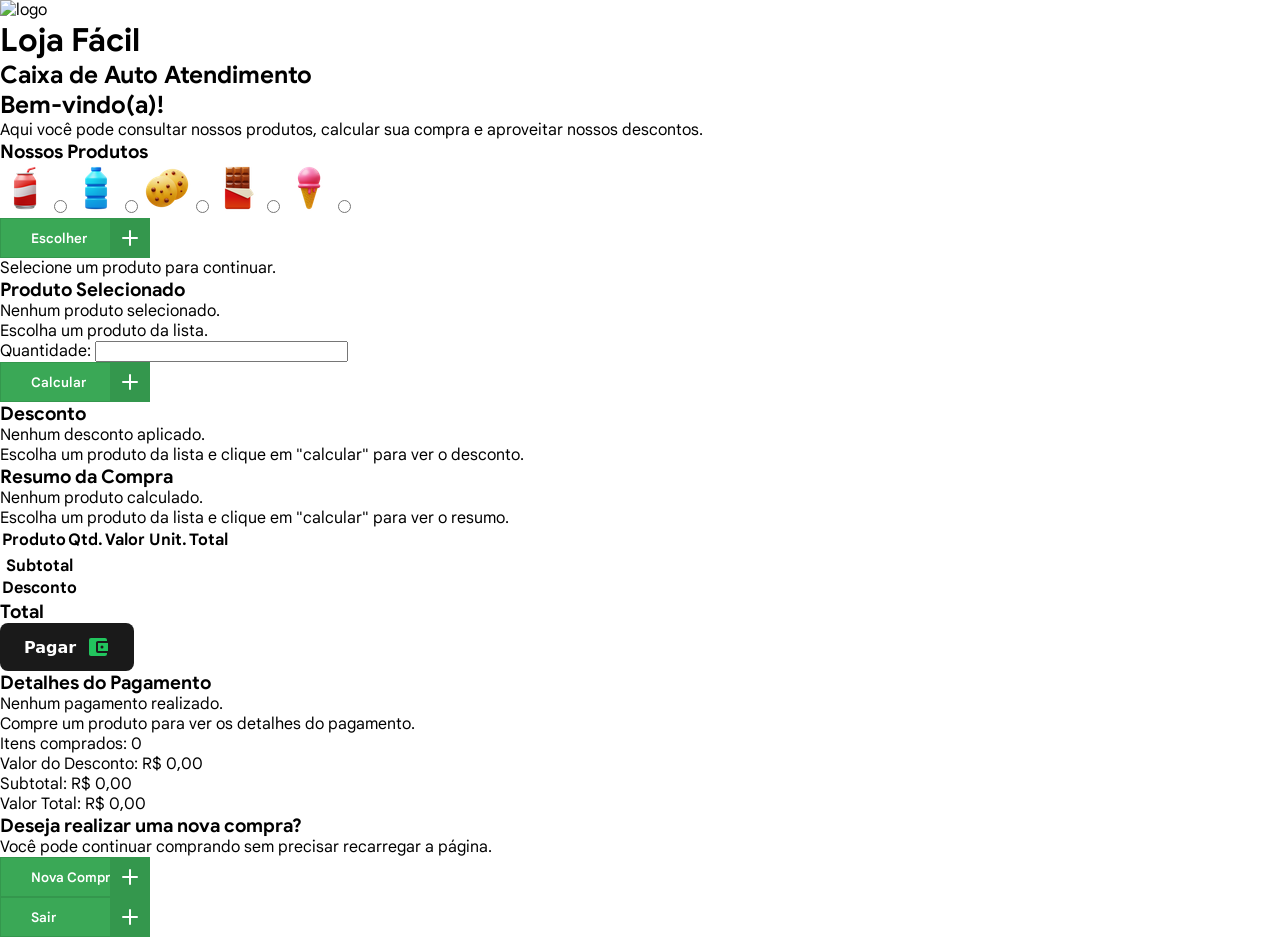
==== index.html @ 71a5ea4a "Update 1.2.1 HTML: - Adicionando ícones 3D dos produtos;  CSS: - Criando as variáveis de cor; - Apli" ====
<!DOCTYPE html>
<html lang="pt-br">
<head>
    <meta charset="UTF-8">
    <meta name="viewport" content="width=device-width, initial-scale=1.0">
    <title>AutoAtendimento</title>
    <link rel="stylesheet" href="assets/css/index.css">
    <script src="assets/js/calc.js" defer></script>
    <script src="assets/js/dom.js" defer></script>
</head>
<body>
    <header>
        <img src="assets/media/images/logo.png" alt="logo">
        <h1>Loja Fácil</h1>
        <nav>
            <h2>Caixa de Auto Atendimento</h2>
            <!-- ICONE -->
        </nav>
    </header>

    <main id="main-content">
        <section id="welcome-section">
            <!-- IMAGEM -->
            <h2>Bem-vindo(a)!</h2>
            <p>Aqui você pode consultar nossos produtos, calcular sua compra e aproveitar nossos descontos.</p>
        </section>

        <section id="product-section">
            <h3>Nossos Produtos</h3>
            <form id="form-list">
                 <label for="product-1"><img src="assets/media/images/icons/refrigerante.png" alt="Refrigerante"></label>
                 <input type="radio" name="product" id="product-1">
                 <label for="product-2"><img src="assets/media/images/icons/agua.png" alt="Água"></label>
                 <input type="radio" name="product" id="product-2">
                 <label for="product-3"><img src="assets/media/images/icons/biscoitos.png" alt="Biscoito"></label>
                 <input type="radio" name="product" id="product-3">
                 <label for="product-4"><img src="assets/media/images/icons/chocolate.png" alt="Chocolate"></label>
                 <input type="radio" name="product" id="product-4">
                 <label for="product-5"><img src="assets/media/images/icons/casquinha.png" alt="Sorvete"></label>
                 <input type="radio" name="product" id="product-5">
                 <button type="button" id="submit-product" class="button">
                     <span class="button__text">Escolher</span>
                     <span class="button__icon"><svg xmlns="http://www.w3.org/2000/svg" width="24" viewBox="0 0 24 24" stroke-width="2" stroke-linejoin="round" stroke-linecap="round" stroke="currentColor" height="24" fill="none" class="svg"><line y2="19" y1="5" x2="12" x1="12"></line><line y2="12" y1="12" x2="19" x1="5"></line></svg></span>
                 </button>
            </form>
            <aside class="product_info">
                <!-- ICONE -->
                <p id="info">Selecione um produto para continuar.</p>
            </aside>
        </section>

        <section id="select-section">
            <aside>
                <!-- ICONE -->
                <h3>Produto Selecionado</h3>
            </aside>
            <aside class="default">
                <!-- ICONE -->
                <p>Nenhum produto selecionado.</p>
                <p>Escolha um produto da lista.</p>
            </aside>
            <aside id="product-select">
                <div class="product-info-selected">
                    <!-- ICONE PRODUTO -->
                    <p>
                        <span class="product-name"></span>
                        <span class="product-price"></span>
                    </p>
                </div>
                <form id="calculator-form">
                    <label for="quantity">Quantidade:</label>
                    <input type="number" id="quantity" name="quantity" min="1" required>
                    <button type="submit" class="button">
                        <span class="button__text">Calcular</span>
                        <span class="button__icon"><svg xmlns="http://www.w3.org/2000/svg" width="24" viewBox="0 0 24 24" stroke-width="2" stroke-linejoin="round" stroke-linecap="round" stroke="currentColor" height="24" fill="none" class="svg"><line y2="19" y1="5" x2="12" x1="12"></line><line y2="12" y1="12" x2="19" x1="5"></line></svg></span>
                    </button>
                </form>
            </aside>
        </section>

        <section id="discount-section">
            <aside>
                <!-- ICONE -->
                <h3>Desconto</h3>
            </aside>
            <aside class="default">
                <!-- ICONE -->
                <p>Nenhum desconto aplicado.</p>
                <p>Escolha um produto da lista e clique em "calcular" para ver o desconto.</p>
            </aside>
            <aside id="discount-content">
                <!-- ICONE -->
                 <div>
                    <h4 id="situation"></h4>
                    <p id="situation-info"></p>
                 </div>
            </aside>
        </section>

        <section id="resume-section">
            <aside>
                <!-- ICONE -->
                <h3>Resumo da Compra</h3>
            </aside>
            <aside class="default">
                <!-- ICONE -->
                <p>Nenhum produto calculado.</p>
                <p>Escolha um produto da lista e clique em "calcular" para ver o resumo.</p>
            </aside>
            <table id="resume-table">
                <tr>
                    <th>Produto</th>
                    <th>Qtd.</th>
                    <th>Valor Unit.</th>
                    <th>Total</th>
                </tr>
                <tr>
                    <td class="product-name"></td>
                    <td id="product-quantity"></td>
                    <td class="product-price"></td>
                    <td id="product-total"></td>
                </tr>
            </table>
            <table>
                <tr>
                    <th>Subtotal</th>
                    <td id="subtotal"></td>
                </tr>
                <tr>
                    <th>Desconto</th>
                    <td id="discount"></td>
                </tr>
            </table>
            <aside>
                <h3>Total</h3>
                <h3 id="total"></h3>
            </aside>
            <button type="button" class="pay-btn" id="pay-button">
                <span class="btn-text">Pagar</span>
                <div class="icon-container">
                    <svg viewBox="0 0 24 24" class="icon card-icon">
                    <path
                        d="M20,8H4V6H20M20,18H4V12H20M20,4H4C2.89,4 2,4.89 2,6V18C2,19.11 2.89,20 4,20H20C21.11,20 22,19.11 22,18V6C22,4.89 21.11,4 20,4Z"
                        fill="currentColor"
                    ></path>
                    </svg>
                    <svg viewBox="0 0 24 24" class="icon payment-icon">
                    <path
                        d="M2,17H22V21H2V17M6.25,7H9V6H6V3H18V6H15V7H17.75L19,17H5L6.25,7M9,10H15V8H9V10M9,13H15V11H9V13Z"
                        fill="currentColor"
                    ></path>
                    </svg>
                    <svg viewBox="0 0 24 24" class="icon dollar-icon">
                    <path
                        d="M11.8 10.9c-2.27-.59-3-1.2-3-2.15 0-1.09 1.01-1.85 2.7-1.85 1.78 0 2.44.85 2.5 2.1h2.21c-.07-1.72-1.12-3.3-3.21-3.81V3h-3v2.16c-1.94.42-3.5 1.68-3.5 3.61 0 2.31 1.91 3.46 4.7 4.13 2.5.6 3 1.48 3 2.41 0 .69-.49 1.79-2.7 1.79-2.06 0-2.87-.92-2.98-2.1h-2.2c.12 2.19 1.76 3.42 3.68 3.83V21h3v-2.15c1.95-.37 3.5-1.5 3.5-3.55 0-2.84-2.43-3.81-4.7-4.4z"
                        fill="currentColor"
                    ></path>
                    </svg>

                    <svg viewBox="0 0 24 24" class="icon wallet-icon default-icon">
                    <path
                        d="M21,18V19A2,2 0 0,1 19,21H5C3.89,21 3,20.1 3,19V5A2,2 0 0,1 5,3H19A2,2 0 0,1 21,5V6H12C10.89,6 10,6.9 10,8V16A2,2 0 0,0 12,18M12,16H22V8H12M16,13.5A1.5,1.5 0 0,1 14.5,12A1.5,1.5 0 0,1 16,10.5A1.5,1.5 0 0,1 17.5,12A1.5,1.5 0 0,1 16,13.5Z"
                        fill="currentColor"
                    ></path>
                    </svg>

                    <svg viewBox="0 0 24 24" class="icon check-icon">
                    <path
                        d="M9,16.17L4.83,12L3.41,13.41L9,19L21,7L19.59,5.59L9,16.17Z"
                        fill="currentColor"
                    ></path>
                    </svg>
                </div>
            </button>
        </section> 

        <section id="details-section">
            <aside>
                <!-- ICONE -->
                <h3>Detalhes do Pagamento</h3>
            </aside>
            <aside class="default">
                <!-- ICONE -->
                <p>Nenhum pagamento realizado.</p>
                <p>Compre um produto para ver os detalhes do pagamento.</p>
            </aside>
            <aside id="details-content">
                <div class="details-subcontainer">
                    <p>
                        Itens comprados: 
                        <span id="items-count">0</span>
                    </p>
                    <p>
                        Valor do Desconto: R$ 
                        <span id="discount-value">0,00</span>
                    </p>
                </div>
                <div class="subcontainer">
                    <p>
                        Subtotal: R$ 
                        <span id="unit-value">0,00</span>
                    </p>
                    <p>
                        Valor Total: R$ 
                        <span id="total-value">0,00</span>
                    </p>
                </div>
            </aside>
        </section>

        <section id="flow-section">
            <aside id="flow-info">
                <!-- ICONE -->
                 <h3>Deseja realizar uma nova compra?</h3>
                 <p>Você pode continuar comprando sem precisar recarregar a página.</p>
            </aside>
            <aside class="buttons-flow">
                <button type="button" id="new-purchase" class="button">
                    <span class="button__text">Nova Compra</span>
                    <span class="button__icon"><svg xmlns="http://www.w3.org/2000/svg" width="24" viewBox="0 0 24 24" stroke-width="2" stroke-linejoin="round" stroke-linecap="round" stroke="currentColor" height="24" fill="none" class="svg"><line y2="19" y1="5" x2="12" x1="12"></line><line y2="12" y1="12" x2="19" x1="5"></line></svg></span>
                </button>
                <button type="button" id="exit" class="button">
                    <span class="button__text">Sair</span>
                    <span class="button__icon"><svg xmlns="http://www.w3.org/2000/svg" width="24" viewBox="0 0 24 24" stroke-width="2" stroke-linejoin="round" stroke-linecap="round" stroke="currentColor" height="24" fill="none" class="svg"><line y2="19" y1="5" x2="12" x1="12"></line><line y2="12" y1="12" x2="19" x1="5"></line></svg></span>
                </button>
            </aside>
        </section>
    </main>
</body>
</html>
---- assets/css/index.css ----
/* CSS de Configurações Globais */
@import url('global/normalize.css');
@import url('global/variables.css');
@import url('global/font.css');

/* CSS da Interface de Usuário */
@import url('components/header.css');
@import url('components/main.css');
@import url('components/ui/button/buttonCalc.css');
@import url('components/ui/button/buttonPay.css');
@import url('components/ui/icons.css');
@import url('components/ui/images.css');
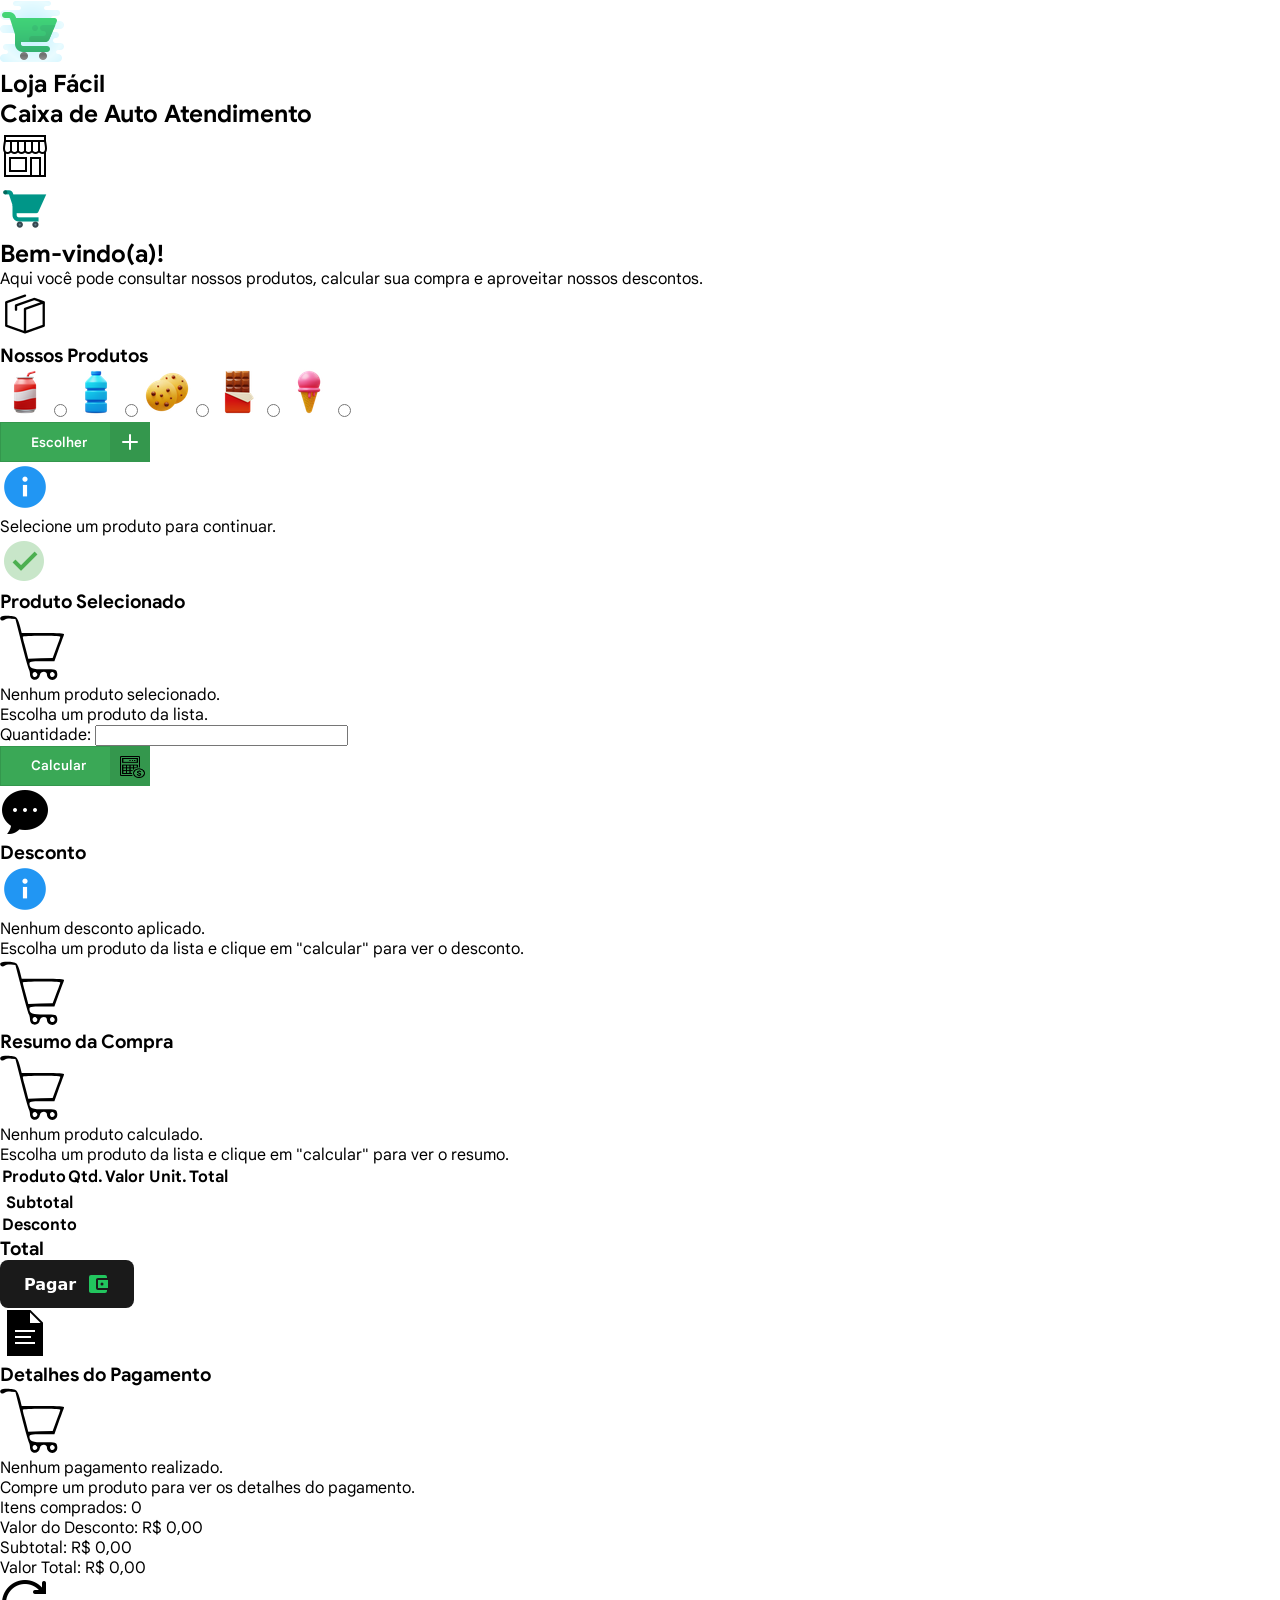
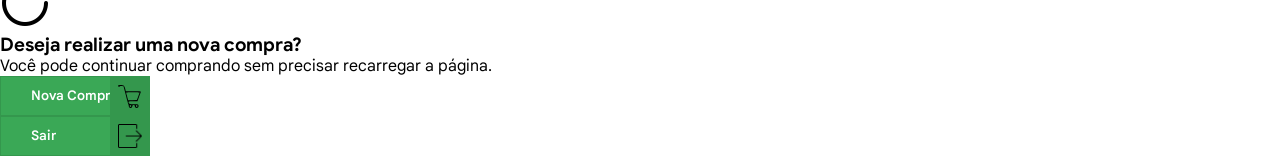
==== commit d5c9ac82: "Update 1.2.2 Atualização focada no conteúdo.  - Adicionado diversos ícones como: 1. informação (seçã" ====
--- a/index.html
+++ b/index.html
@@ -10,23 +10,33 @@
 </head>
 <body>
     <header>
-        <img src="assets/media/images/logo.png" alt="logo">
-        <h1>Loja Fácil</h1>
+        <nav>
+            <img src="assets/media/images/logo/carrinho-logo.png" id="logo-icon" alt="logo">
+            <h1>Loja Fácil</h1>
+        </nav>
         <nav>
             <h2>Caixa de Auto Atendimento</h2>
-            <!-- ICONE -->
+            <img src="assets/media/images/icons/loja.png" id="nav-icon" alt="Loja">
+        </nav>
+        <nav id="nav-data-container">
+            <p id="nav-data">
+                <!-- DATA E HORA ATUAL -->
+            </p>
         </nav>
     </header>
 
     <main id="main-content">
         <section id="welcome-section">
-            <!-- IMAGEM -->
+            <img src="assets/media/images/icons/carrinho-cor.png" alt="Carrinho de compras">
             <h2>Bem-vindo(a)!</h2>
             <p>Aqui você pode consultar nossos produtos, calcular sua compra e aproveitar nossos descontos.</p>
         </section>
 
         <section id="product-section">
-            <h3>Nossos Produtos</h3>
+            <aside>
+                <img src="assets/media/images/icons/caixa.png" alt="Caixa">
+                <h3>Nossos Produtos</h3>
+            </aside>
             <form id="form-list">
                  <label for="product-1"><img src="assets/media/images/icons/refrigerante.png" alt="Refrigerante"></label>
                  <input type="radio" name="product" id="product-1">
@@ -44,18 +54,18 @@
                  </button>
             </form>
             <aside class="product_info">
-                <!-- ICONE -->
+                <img src="assets/media/images/icons/informacao-azul.png" alt="Informação">
                 <p id="info">Selecione um produto para continuar.</p>
             </aside>
         </section>
 
         <section id="select-section">
             <aside>
-                <!-- ICONE -->
+                <img src="assets/media/images/icons/selecionado.png" alt="Selecionado">
                 <h3>Produto Selecionado</h3>
             </aside>
             <aside class="default">
-                <!-- ICONE -->
+                <img src="assets/media/images/icons/carrinho.svg" alt="Carrinho de compras">
                 <p>Nenhum produto selecionado.</p>
                 <p>Escolha um produto da lista.</p>
             </aside>
@@ -70,9 +80,9 @@
                 <form id="calculator-form">
                     <label for="quantity">Quantidade:</label>
                     <input type="number" id="quantity" name="quantity" min="1" required>
-                    <button type="submit" class="button">
+                    <button type="submit" id="calc-button" class="button">
                         <span class="button__text">Calcular</span>
-                        <span class="button__icon"><svg xmlns="http://www.w3.org/2000/svg" width="24" viewBox="0 0 24 24" stroke-width="2" stroke-linejoin="round" stroke-linecap="round" stroke="currentColor" height="24" fill="none" class="svg"><line y2="19" y1="5" x2="12" x1="12"></line><line y2="12" y1="12" x2="19" x1="5"></line></svg></span>
+                        <span class="button__icon"><img src="assets/media/images/icons/calcular.png" alt="calcular" width="24" viewBox="0 0 24 24" stroke-width="2" stroke-linejoin="round" stroke-linecap="round" stroke="currentColor" height="24" fill="none" class="svg"><line y2="19" y1="5" x2="12" x1="12"></line><line y2="12" y1="12" x2="19" x1="5"></line></span>
                     </button>
                 </form>
             </aside>
@@ -80,11 +90,11 @@
 
         <section id="discount-section">
             <aside>
-                <!-- ICONE -->
+                <img src="assets/media/images/icons/mensagem.png" alt="Mensagem">
                 <h3>Desconto</h3>
             </aside>
             <aside class="default">
-                <!-- ICONE -->
+                <img src="assets/media/images/icons/informacao-azul.png" alt="Informação">
                 <p>Nenhum desconto aplicado.</p>
                 <p>Escolha um produto da lista e clique em "calcular" para ver o desconto.</p>
             </aside>
@@ -99,11 +109,11 @@
 
         <section id="resume-section">
             <aside>
-                <!-- ICONE -->
+                <img src="assets/media/images/icons/carrinho.svg" alt="carrinho de compras">
                 <h3>Resumo da Compra</h3>
             </aside>
             <aside class="default">
-                <!-- ICONE -->
+                <img src="assets/media/images/icons/carrinho.svg" alt="carrinho de compras">
                 <p>Nenhum produto calculado.</p>
                 <p>Escolha um produto da lista e clique em "calcular" para ver o resumo.</p>
             </aside>
@@ -176,11 +186,11 @@
 
         <section id="details-section">
             <aside>
-                <!-- ICONE -->
+                <img src="assets/media/images/icons/detalhes.png" alt="Detalhes do Pagamento">
                 <h3>Detalhes do Pagamento</h3>
             </aside>
             <aside class="default">
-                <!-- ICONE -->
+                <img src="assets/media/images/icons/carrinho.svg" alt="Carrinho de compras">
                 <p>Nenhum pagamento realizado.</p>
                 <p>Compre um produto para ver os detalhes do pagamento.</p>
             </aside>
@@ -210,18 +220,18 @@
 
         <section id="flow-section">
             <aside id="flow-info">
-                <!-- ICONE -->
+                <img src="assets/media/images/icons/repetir.png" alt="Repetir Compra">
                  <h3>Deseja realizar uma nova compra?</h3>
                  <p>Você pode continuar comprando sem precisar recarregar a página.</p>
             </aside>
             <aside class="buttons-flow">
                 <button type="button" id="new-purchase" class="button">
                     <span class="button__text">Nova Compra</span>
-                    <span class="button__icon"><svg xmlns="http://www.w3.org/2000/svg" width="24" viewBox="0 0 24 24" stroke-width="2" stroke-linejoin="round" stroke-linecap="round" stroke="currentColor" height="24" fill="none" class="svg"><line y2="19" y1="5" x2="12" x1="12"></line><line y2="12" y1="12" x2="19" x1="5"></line></svg></span>
+                    <span class="button__icon"><img src="assets/media/images/icons/carrinho.svg" alt="carrinho de compras" width="24" viewBox="0 0 24 24" stroke-width="2" stroke-linejoin="round" stroke-linecap="round" stroke="currentColor" height="24" fill="none" class="svg"><line y2="19" y1="5" x2="12" x1="12"></line><line y2="12" y1="12" x2="19" x1="5"></line></span>
                 </button>
-                <button type="button" id="exit" class="button">
+                <button type="button" id="exit-icon" class="button">
                     <span class="button__text">Sair</span>
-                    <span class="button__icon"><svg xmlns="http://www.w3.org/2000/svg" width="24" viewBox="0 0 24 24" stroke-width="2" stroke-linejoin="round" stroke-linecap="round" stroke="currentColor" height="24" fill="none" class="svg"><line y2="19" y1="5" x2="12" x1="12"></line><line y2="12" y1="12" x2="19" x1="5"></line></svg></span>
+                    <span class="button__icon"><img src="assets/media/images/icons/saida.png" alt="Sair" width="24" height="24"></span>
                 </button>
             </aside>
         </section>
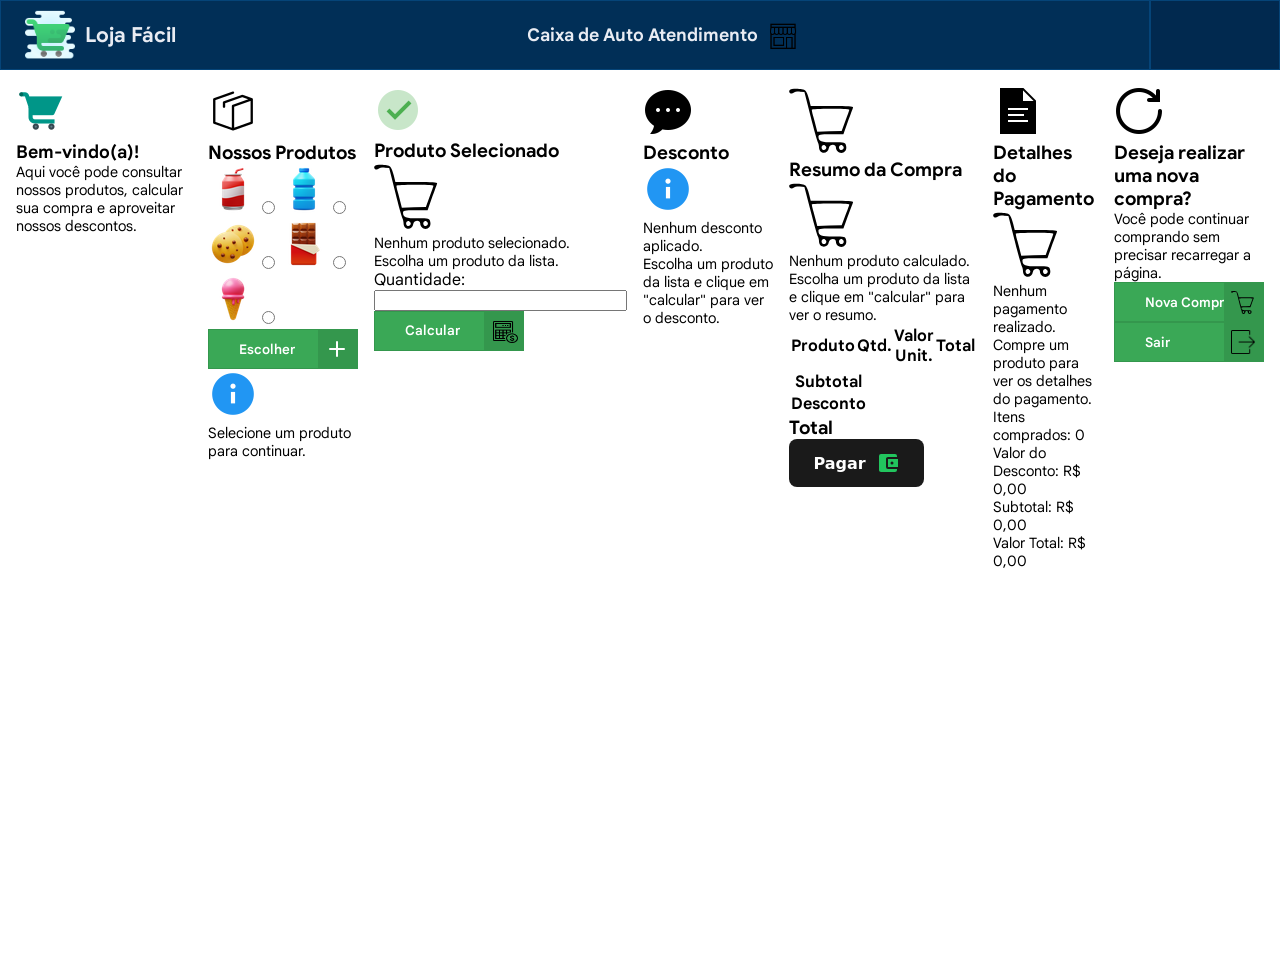
==== commit 42a40c03: "Update 1.4 Atualização com foco no JS.  - Organizando os arquivos e dando início ao código inicial d" ====
--- a/index.html
+++ b/index.html
@@ -5,8 +5,7 @@
     <meta name="viewport" content="width=device-width, initial-scale=1.0">
     <title>AutoAtendimento</title>
     <link rel="stylesheet" href="assets/css/index.css">
-    <script src="assets/js/calc.js" defer></script>
-    <script src="assets/js/dom.js" defer></script>
+    <script type="module" src="assets/js/main.js" defer></script>
 </head>
 <body>
     <header>
@@ -37,18 +36,18 @@
                 <img src="assets/media/images/icons/caixa.png" alt="Caixa">
                 <h3>Nossos Produtos</h3>
             </aside>
-            <form id="form-list">
+            <form id="form-list" method="post">
                  <label for="product-1"><img src="assets/media/images/icons/refrigerante.png" alt="Refrigerante"></label>
-                 <input type="radio" name="product" id="product-1">
+                 <input type="radio" name="product" id="product-1" value="Refrigerante" class="product-item">
                  <label for="product-2"><img src="assets/media/images/icons/agua.png" alt="Água"></label>
-                 <input type="radio" name="product" id="product-2">
+                 <input type="radio" name="product" id="product-2" value="Água" class="product-item">
                  <label for="product-3"><img src="assets/media/images/icons/biscoitos.png" alt="Biscoito"></label>
-                 <input type="radio" name="product" id="product-3">
+                 <input type="radio" name="product" id="product-3" value="Biscoito" class="product-item">
                  <label for="product-4"><img src="assets/media/images/icons/chocolate.png" alt="Chocolate"></label>
-                 <input type="radio" name="product" id="product-4">
+                 <input type="radio" name="product" id="product-4" value="Chocolate" class="product-item">
                  <label for="product-5"><img src="assets/media/images/icons/casquinha.png" alt="Sorvete"></label>
-                 <input type="radio" name="product" id="product-5">
-                 <button type="button" id="submit-product" class="button">
+                 <input type="radio" name="product" id="product-5" value="Sorvete" class="product-item">
+                 <button type="submit" id="submit-product" class="button">
                      <span class="button__text">Escolher</span>
                      <span class="button__icon"><svg xmlns="http://www.w3.org/2000/svg" width="24" viewBox="0 0 24 24" stroke-width="2" stroke-linejoin="round" stroke-linecap="round" stroke="currentColor" height="24" fill="none" class="svg"><line y2="19" y1="5" x2="12" x1="12"></line><line y2="12" y1="12" x2="19" x1="5"></line></svg></span>
                  </button>
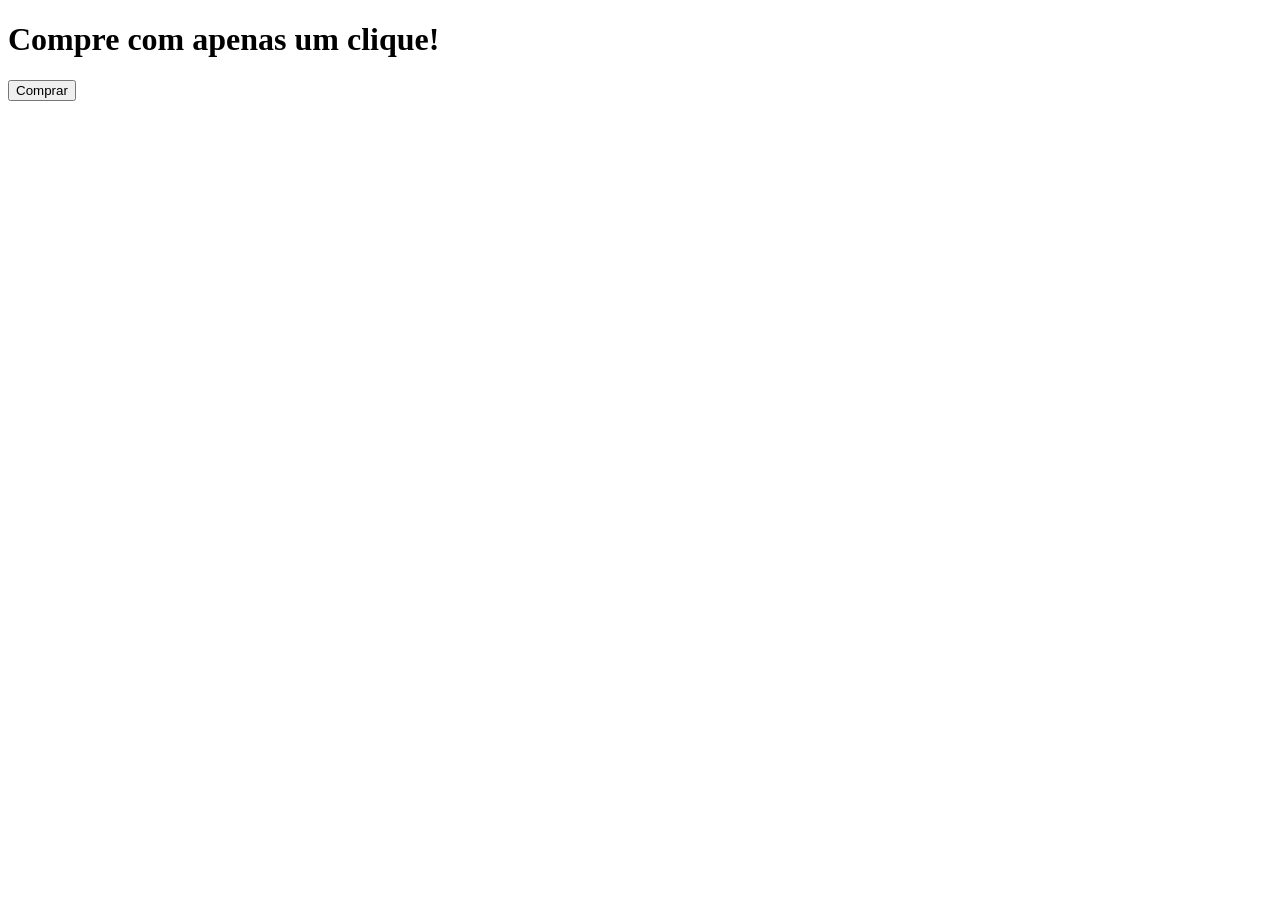
==== commit a8fa7565: "Update 1.4.1 Atualização focada em JS  - Criando arquivos padrões e adicionando uma página inicial a" ====
--- a/index.html
+++ b/index.html
@@ -3,237 +3,10 @@
 <head>
     <meta charset="UTF-8">
     <meta name="viewport" content="width=device-width, initial-scale=1.0">
-    <title>AutoAtendimento</title>
-    <link rel="stylesheet" href="assets/css/index.css">
-    <script type="module" src="assets/js/main.js" defer></script>
+    <title>Loja Fácil</title>
 </head>
 <body>
-    <header>
-        <nav>
-            <img src="assets/media/images/logo/carrinho-logo.png" id="logo-icon" alt="logo">
-            <h1>Loja Fácil</h1>
-        </nav>
-        <nav>
-            <h2>Caixa de Auto Atendimento</h2>
-            <img src="assets/media/images/icons/loja.png" id="nav-icon" alt="Loja">
-        </nav>
-        <nav id="nav-data-container">
-            <p id="nav-data">
-                <!-- DATA E HORA ATUAL -->
-            </p>
-        </nav>
-    </header>
-
-    <main id="main-content">
-        <section id="welcome-section">
-            <img src="assets/media/images/icons/carrinho-cor.png" alt="Carrinho de compras">
-            <h2>Bem-vindo(a)!</h2>
-            <p>Aqui você pode consultar nossos produtos, calcular sua compra e aproveitar nossos descontos.</p>
-        </section>
-
-        <section id="product-section">
-            <aside>
-                <img src="assets/media/images/icons/caixa.png" alt="Caixa">
-                <h3>Nossos Produtos</h3>
-            </aside>
-            <form id="form-list" method="post">
-                 <label for="product-1"><img src="assets/media/images/icons/refrigerante.png" alt="Refrigerante"></label>
-                 <input type="radio" name="product" id="product-1" value="Refrigerante" class="product-item">
-                 <label for="product-2"><img src="assets/media/images/icons/agua.png" alt="Água"></label>
-                 <input type="radio" name="product" id="product-2" value="Água" class="product-item">
-                 <label for="product-3"><img src="assets/media/images/icons/biscoitos.png" alt="Biscoito"></label>
-                 <input type="radio" name="product" id="product-3" value="Biscoito" class="product-item">
-                 <label for="product-4"><img src="assets/media/images/icons/chocolate.png" alt="Chocolate"></label>
-                 <input type="radio" name="product" id="product-4" value="Chocolate" class="product-item">
-                 <label for="product-5"><img src="assets/media/images/icons/casquinha.png" alt="Sorvete"></label>
-                 <input type="radio" name="product" id="product-5" value="Sorvete" class="product-item">
-                 <button type="submit" id="submit-product" class="button">
-                     <span class="button__text">Escolher</span>
-                     <span class="button__icon"><svg xmlns="http://www.w3.org/2000/svg" width="24" viewBox="0 0 24 24" stroke-width="2" stroke-linejoin="round" stroke-linecap="round" stroke="currentColor" height="24" fill="none" class="svg"><line y2="19" y1="5" x2="12" x1="12"></line><line y2="12" y1="12" x2="19" x1="5"></line></svg></span>
-                 </button>
-            </form>
-            <aside class="product_info">
-                <img src="assets/media/images/icons/informacao-azul.png" alt="Informação">
-                <p id="info">Selecione um produto para continuar.</p>
-            </aside>
-        </section>
-
-        <section id="select-section">
-            <aside>
-                <img src="assets/media/images/icons/selecionado.png" alt="Selecionado">
-                <h3>Produto Selecionado</h3>
-            </aside>
-            <aside class="default">
-                <img src="assets/media/images/icons/carrinho.svg" alt="Carrinho de compras">
-                <p>Nenhum produto selecionado.</p>
-                <p>Escolha um produto da lista.</p>
-            </aside>
-            <aside id="product-select">
-                <div class="product-info-selected">
-                    <!-- ICONE PRODUTO -->
-                    <p>
-                        <span class="product-name"></span>
-                        <span class="product-price"></span>
-                    </p>
-                </div>
-                <form id="calculator-form">
-                    <label for="quantity">Quantidade:</label>
-                    <input type="number" id="quantity" name="quantity" min="1" required>
-                    <button type="submit" id="calc-button" class="button">
-                        <span class="button__text">Calcular</span>
-                        <span class="button__icon"><img src="assets/media/images/icons/calcular.png" alt="calcular" width="24" viewBox="0 0 24 24" stroke-width="2" stroke-linejoin="round" stroke-linecap="round" stroke="currentColor" height="24" fill="none" class="svg"><line y2="19" y1="5" x2="12" x1="12"></line><line y2="12" y1="12" x2="19" x1="5"></line></span>
-                    </button>
-                </form>
-            </aside>
-        </section>
-
-        <section id="discount-section">
-            <aside>
-                <img src="assets/media/images/icons/mensagem.png" alt="Mensagem">
-                <h3>Desconto</h3>
-            </aside>
-            <aside class="default">
-                <img src="assets/media/images/icons/informacao-azul.png" alt="Informação">
-                <p>Nenhum desconto aplicado.</p>
-                <p>Escolha um produto da lista e clique em "calcular" para ver o desconto.</p>
-            </aside>
-            <aside id="discount-content">
-                <!-- ICONE -->
-                 <div>
-                    <h4 id="situation"></h4>
-                    <p id="situation-info"></p>
-                 </div>
-            </aside>
-        </section>
-
-        <section id="resume-section">
-            <aside>
-                <img src="assets/media/images/icons/carrinho.svg" alt="carrinho de compras">
-                <h3>Resumo da Compra</h3>
-            </aside>
-            <aside class="default">
-                <img src="assets/media/images/icons/carrinho.svg" alt="carrinho de compras">
-                <p>Nenhum produto calculado.</p>
-                <p>Escolha um produto da lista e clique em "calcular" para ver o resumo.</p>
-            </aside>
-            <table id="resume-table">
-                <tr>
-                    <th>Produto</th>
-                    <th>Qtd.</th>
-                    <th>Valor Unit.</th>
-                    <th>Total</th>
-                </tr>
-                <tr>
-                    <td class="product-name"></td>
-                    <td id="product-quantity"></td>
-                    <td class="product-price"></td>
-                    <td id="product-total"></td>
-                </tr>
-            </table>
-            <table>
-                <tr>
-                    <th>Subtotal</th>
-                    <td id="subtotal"></td>
-                </tr>
-                <tr>
-                    <th>Desconto</th>
-                    <td id="discount"></td>
-                </tr>
-            </table>
-            <aside>
-                <h3>Total</h3>
-                <h3 id="total"></h3>
-            </aside>
-            <button type="button" class="pay-btn" id="pay-button">
-                <span class="btn-text">Pagar</span>
-                <div class="icon-container">
-                    <svg viewBox="0 0 24 24" class="icon card-icon">
-                    <path
-                        d="M20,8H4V6H20M20,18H4V12H20M20,4H4C2.89,4 2,4.89 2,6V18C2,19.11 2.89,20 4,20H20C21.11,20 22,19.11 22,18V6C22,4.89 21.11,4 20,4Z"
-                        fill="currentColor"
-                    ></path>
-                    </svg>
-                    <svg viewBox="0 0 24 24" class="icon payment-icon">
-                    <path
-                        d="M2,17H22V21H2V17M6.25,7H9V6H6V3H18V6H15V7H17.75L19,17H5L6.25,7M9,10H15V8H9V10M9,13H15V11H9V13Z"
-                        fill="currentColor"
-                    ></path>
-                    </svg>
-                    <svg viewBox="0 0 24 24" class="icon dollar-icon">
-                    <path
-                        d="M11.8 10.9c-2.27-.59-3-1.2-3-2.15 0-1.09 1.01-1.85 2.7-1.85 1.78 0 2.44.85 2.5 2.1h2.21c-.07-1.72-1.12-3.3-3.21-3.81V3h-3v2.16c-1.94.42-3.5 1.68-3.5 3.61 0 2.31 1.91 3.46 4.7 4.13 2.5.6 3 1.48 3 2.41 0 .69-.49 1.79-2.7 1.79-2.06 0-2.87-.92-2.98-2.1h-2.2c.12 2.19 1.76 3.42 3.68 3.83V21h3v-2.15c1.95-.37 3.5-1.5 3.5-3.55 0-2.84-2.43-3.81-4.7-4.4z"
-                        fill="currentColor"
-                    ></path>
-                    </svg>
-
-                    <svg viewBox="0 0 24 24" class="icon wallet-icon default-icon">
-                    <path
-                        d="M21,18V19A2,2 0 0,1 19,21H5C3.89,21 3,20.1 3,19V5A2,2 0 0,1 5,3H19A2,2 0 0,1 21,5V6H12C10.89,6 10,6.9 10,8V16A2,2 0 0,0 12,18M12,16H22V8H12M16,13.5A1.5,1.5 0 0,1 14.5,12A1.5,1.5 0 0,1 16,10.5A1.5,1.5 0 0,1 17.5,12A1.5,1.5 0 0,1 16,13.5Z"
-                        fill="currentColor"
-                    ></path>
-                    </svg>
-
-                    <svg viewBox="0 0 24 24" class="icon check-icon">
-                    <path
-                        d="M9,16.17L4.83,12L3.41,13.41L9,19L21,7L19.59,5.59L9,16.17Z"
-                        fill="currentColor"
-                    ></path>
-                    </svg>
-                </div>
-            </button>
-        </section> 
-
-        <section id="details-section">
-            <aside>
-                <img src="assets/media/images/icons/detalhes.png" alt="Detalhes do Pagamento">
-                <h3>Detalhes do Pagamento</h3>
-            </aside>
-            <aside class="default">
-                <img src="assets/media/images/icons/carrinho.svg" alt="Carrinho de compras">
-                <p>Nenhum pagamento realizado.</p>
-                <p>Compre um produto para ver os detalhes do pagamento.</p>
-            </aside>
-            <aside id="details-content">
-                <div class="details-subcontainer">
-                    <p>
-                        Itens comprados: 
-                        <span id="items-count">0</span>
-                    </p>
-                    <p>
-                        Valor do Desconto: R$ 
-                        <span id="discount-value">0,00</span>
-                    </p>
-                </div>
-                <div class="subcontainer">
-                    <p>
-                        Subtotal: R$ 
-                        <span id="unit-value">0,00</span>
-                    </p>
-                    <p>
-                        Valor Total: R$ 
-                        <span id="total-value">0,00</span>
-                    </p>
-                </div>
-            </aside>
-        </section>
-
-        <section id="flow-section">
-            <aside id="flow-info">
-                <img src="assets/media/images/icons/repetir.png" alt="Repetir Compra">
-                 <h3>Deseja realizar uma nova compra?</h3>
-                 <p>Você pode continuar comprando sem precisar recarregar a página.</p>
-            </aside>
-            <aside class="buttons-flow">
-                <button type="button" id="new-purchase" class="button">
-                    <span class="button__text">Nova Compra</span>
-                    <span class="button__icon"><img src="assets/media/images/icons/carrinho.svg" alt="carrinho de compras" width="24" viewBox="0 0 24 24" stroke-width="2" stroke-linejoin="round" stroke-linecap="round" stroke="currentColor" height="24" fill="none" class="svg"><line y2="19" y1="5" x2="12" x1="12"></line><line y2="12" y1="12" x2="19" x1="5"></line></span>
-                </button>
-                <button type="button" id="exit-icon" class="button">
-                    <span class="button__text">Sair</span>
-                    <span class="button__icon"><img src="assets/media/images/icons/saida.png" alt="Sair" width="24" height="24"></span>
-                </button>
-            </aside>
-        </section>
-    </main>
+    <h1>Compre com apenas um clique!</h1>
+    <a href="pages/purchase.html" target="_self" rel="internal"><button>Comprar</button></a>
 </body>
 </html>
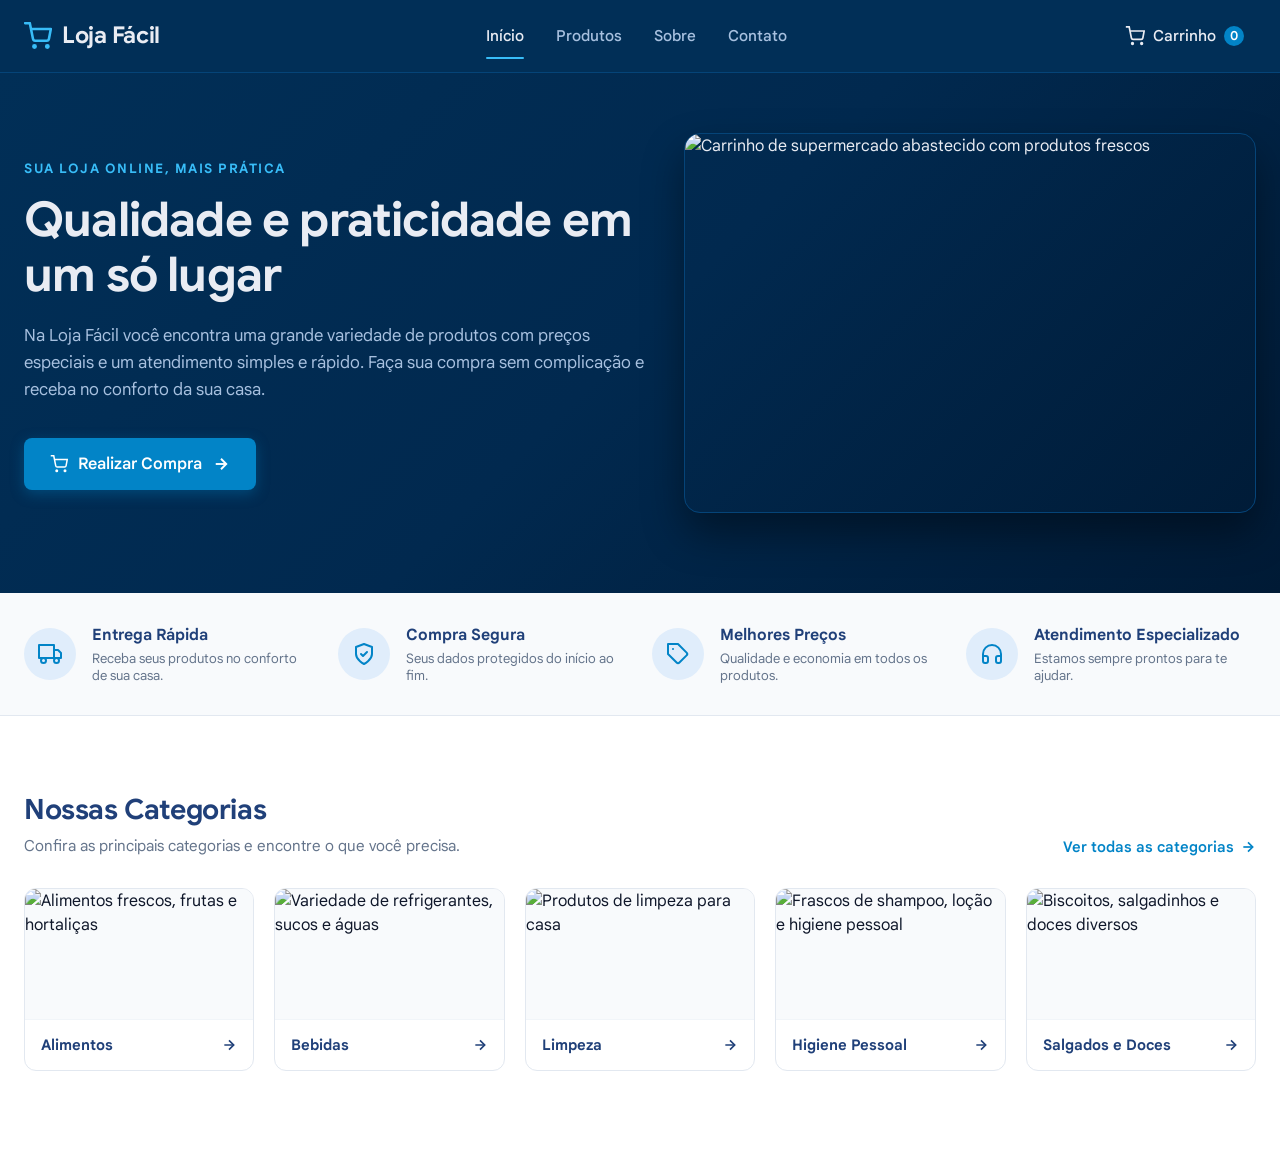
==== commit a86ab33c: "Update 1.5 Atualização extremamente grande, focada na página inicial, contendo todo o HTML e CSS.  O" ====
--- a/index.html
+++ b/index.html
@@ -1,12 +1,281 @@
 <!DOCTYPE html>
-<html lang="pt-br">
+<html lang="pt-BR">
 <head>
-    <meta charset="UTF-8">
-    <meta name="viewport" content="width=device-width, initial-scale=1.0">
-    <title>Loja Fácil</title>
+  <meta charset="UTF-8">
+  <meta name="viewport" content="width=device-width, initial-scale=1.0">
+  <title>Loja Fácil</title>
+  <link rel="stylesheet" href="assets/css/index-init.css">
 </head>
 <body>
-    <h1>Compre com apenas um clique!</h1>
-    <a href="pages/purchase.html" target="_self" rel="internal"><button>Comprar</button></a>
+
+  <!-- =====================================================================
+       CABEÇALHO & NAVEGAÇÃO
+       ===================================================================== -->
+  <header class="header">
+    <div class="container header-container">
+      
+      <!-- Marca / Logo -->
+      <a href="#" class="brand">
+        <svg class="brand-icon" viewBox="0 0 24 24" fill="none" stroke="currentColor" stroke-width="2.2" stroke-linecap="round" stroke-linejoin="round">
+          <circle cx="9" cy="21" r="1"></circle>
+          <circle cx="20" cy="21" r="1"></circle>
+          <path d="M1 1h4l2.68 13.39a2 2 0 0 0 2 1.61h9.72a2 2 0 0 0 2-1.61L23 6H6"></path>
+        </svg>
+        <span class="brand-name">Loja Fácil</span>
+      </a>
+
+      <!-- Menu Principal -->
+      <nav class="nav-menu">
+        <a href="#inicio" class="nav-link active">Início</a>
+        <a href="#produtos" class="nav-link">Produtos</a>
+        <a href="#sobre" class="nav-link">Sobre</a>
+        <a href="#contato" class="nav-link">Contato</a>
+      </nav>
+
+      <!-- Carrinho de Compras -->
+      <div class="cart-wrapper">
+        <a href="#carrinho" class="cart-button">
+          <svg class="cart-icon" viewBox="0 0 24 24" fill="none" stroke="currentColor" stroke-width="2">
+            <circle cx="9" cy="21" r="1"></circle>
+            <circle cx="20" cy="21" r="1"></circle>
+            <path d="M1 1h4l2.68 13.39a2 2 0 0 0 2 1.61h9.72a2 2 0 0 0 2-1.61L23 6H6"></path>
+          </svg>
+          <span class="cart-label">Carrinho</span>
+          <span class="cart-badge">0</span>
+        </a>
+      </div>
+
+    </div>
+  </header>
+
+  <main>
+
+    <!-- ===================================================================
+         HERO SECTION
+         =================================================================== -->
+    <section class="hero-section" id="inicio">
+      <div class="hero-bg-overlay"></div>
+      
+      <div class="container hero-container">
+        <!-- Conteúdo Textual -->
+        <div class="hero-content">
+          <span class="hero-tagline">SUA LOJA ONLINE, MAIS PRÁTICA</span>
+          <h1 class="hero-title">Qualidade e praticidade em um só lugar</h1>
+          <p class="hero-description">
+            Na Loja Fácil você encontra uma grande variedade de produtos com preços especiais e um atendimento simples e rápido. Faça sua compra sem complicação e receba no conforto da sua casa.
+          </p>
+          <a href="pages/purchase.html" class="btn btn-primary" target="_self" rel="internal">
+            <svg class="btn-icon" viewBox="0 0 24 24" fill="none" stroke="currentColor" stroke-width="2">
+              <circle cx="9" cy="21" r="1"></circle>
+              <circle cx="20" cy="21" r="1"></circle>
+              <path d="M1 1h4l2.68 13.39a2 2 0 0 0 2 1.61h9.72a2 2 0 0 0 2-1.61L23 6H6"></path>
+            </svg>
+            <span>Realizar Compra</span>
+            <svg class="btn-arrow" viewBox="0 0 24 24" fill="none" stroke="currentColor" stroke-width="2.5">
+              <line x1="5" y1="12" x2="19" y2="12"></line>
+              <polyline points="12 5 19 12 12 19"></polyline>
+            </svg>
+          </a>
+        </div>
+
+        <!-- Imagem do Carrinho / Mercado -->
+        <div class="hero-image-wrapper">
+          <img 
+            src="https://images.unsplash.com/photo-1542838132-92c53300491e?auto=format&fit=crop&w=1000&q=80" 
+            alt="Carrinho de supermercado abastecido com produtos frescos" 
+            class="hero-image"
+          >
+        </div>
+      </div>
+    </section>
+
+    <!-- ===================================================================
+         BARRA DE BENEFÍCIOS / DIFERENCIAIS
+         =================================================================== -->
+    <section class="features-bar">
+      <div class="container features-container">
+
+        <!-- Benefício 1: Entrega Rápida -->
+        <div class="feature-item">
+          <div class="feature-icon-box">
+            <svg viewBox="0 0 24 24" fill="none" stroke="currentColor" stroke-width="2" stroke-linecap="round" stroke-linejoin="round">
+              <rect x="1" y="3" width="15" height="13"></rect>
+              <polygon points="16 8 20 8 23 11 23 16 16 16 16 8"></polygon>
+              <circle cx="5.5" cy="18.5" r="2.5"></circle>
+              <circle cx="18.5" cy="18.5" r="2.5"></circle>
+            </svg>
+          </div>
+          <div class="feature-text">
+            <h3>Entrega Rápida</h3>
+            <p>Receba seus produtos no conforto de sua casa.</p>
+          </div>
+        </div>
+
+        <!-- Benefício 2: Compra Segura -->
+        <div class="feature-item">
+          <div class="feature-icon-box">
+            <svg viewBox="0 0 24 24" fill="none" stroke="currentColor" stroke-width="2" stroke-linecap="round" stroke-linejoin="round">
+              <path d="M12 22s8-4 8-10V5l-8-3-8 3v7c0 6 8 10 8 10z"></path>
+              <polyline points="9 12 11 14 15 10"></polyline>
+            </svg>
+          </div>
+          <div class="feature-text">
+            <h3>Compra Segura</h3>
+            <p>Seus dados protegidos do início ao fim.</p>
+          </div>
+        </div>
+
+        <!-- Benefício 3: Melhores Preços -->
+        <div class="feature-item">
+          <div class="feature-icon-box">
+            <svg viewBox="0 0 24 24" fill="none" stroke="currentColor" stroke-width="2" stroke-linecap="round" stroke-linejoin="round">
+              <path d="M20.59 13.41l-7.17 7.17a2 2 0 0 1-2.83 0L2 12V2h10l8.59 8.59a2 2 0 0 1 0 2.82z"></path>
+              <line x1="7" y1="7" x2="7.01" y2="7"></line>
+            </svg>
+          </div>
+          <div class="feature-text">
+            <h3>Melhores Preços</h3>
+            <p>Qualidade e economia em todos os produtos.</p>
+          </div>
+        </div>
+
+        <!-- Benefício 4: Atendimento Especializado -->
+        <div class="feature-item">
+          <div class="feature-icon-box">
+            <svg viewBox="0 0 24 24" fill="none" stroke="currentColor" stroke-width="2" stroke-linecap="round" stroke-linejoin="round">
+              <path d="M3 18v-6a9 9 0 0 1 18 0v6"></path>
+              <path d="M21 19a2 2 0 0 1-2 2h-1a2 2 0 0 1-2-2v-3a2 2 0 0 1 2-2h3zM3 19a2 2 0 0 0 2 2h1a2 2 0 0 0 2-2v-3a2 2 0 0 0-2-2H3z"></path>
+            </svg>
+          </div>
+          <div class="feature-text">
+            <h3>Atendimento Especializado</h3>
+            <p>Estamos sempre prontos para te ajudar.</p>
+          </div>
+        </div>
+
+      </div>
+    </section>
+
+    <!-- ===================================================================
+         SEÇÃO: NOSSAS CATEGORIAS
+         =================================================================== -->
+    <section class="categories-section" id="produtos">
+      <div class="container">
+        
+        <!-- Cabeçalho da Seção -->
+        <div class="section-header">
+          <div class="section-title-wrapper">
+            <h2 class="section-title">Nossas Categorias</h2>
+            <p class="section-subtitle">Confira as principais categorias e encontre o que você precisa.</p>
+          </div>
+          <a href="#todas-categorias" class="see-all-link">
+            <span>Ver todas as categorias</span>
+            <svg viewBox="0 0 24 24" fill="none" stroke="currentColor" stroke-width="2.5">
+              <line x1="5" y1="12" x2="19" y2="12"></line>
+              <polyline points="12 5 19 12 12 19"></polyline>
+            </svg>
+          </a>
+        </div>
+
+        <!-- Grade de Categorias -->
+        <div class="categories-grid">
+
+          <!-- Card 1: Alimentos -->
+          <article class="category-card">
+            <div class="category-image-wrapper">
+              <img 
+                src="https://images.unsplash.com/photo-1610832958506-aa56368176cf?auto=format&fit=crop&w=500&q=80" 
+                alt="Alimentos frescos, frutas e hortaliças" 
+                class="category-img"
+              >
+            </div>
+            <div class="category-footer">
+              <span class="category-name">Alimentos</span>
+              <svg class="category-arrow" viewBox="0 0 24 24" fill="none" stroke="currentColor" stroke-width="2.5">
+                <line x1="5" y1="12" x2="19" y2="12"></line>
+                <polyline points="12 5 19 12 12 19"></polyline>
+              </svg>
+            </div>
+          </article>
+
+          <!-- Card 2: Bebidas -->
+          <article class="category-card">
+            <div class="category-image-wrapper">
+              <img 
+                src="https://images.unsplash.com/photo-1527661591475-527312dd65f5?auto=format&fit=crop&w=500&q=80" 
+                alt="Variedade de refrigerantes, sucos e águas" 
+                class="category-img"
+              >
+            </div>
+            <div class="category-footer">
+              <span class="category-name">Bebidas</span>
+              <svg class="category-arrow" viewBox="0 0 24 24" fill="none" stroke="currentColor" stroke-width="2.5">
+                <line x1="5" y1="12" x2="19" y2="12"></line>
+                <polyline points="12 5 19 12 12 19"></polyline>
+              </svg>
+            </div>
+          </article>
+
+          <!-- Card 3: Limpeza -->
+          <article class="category-card">
+            <div class="category-image-wrapper">
+              <img 
+                src="https://images.unsplash.com/photo-1585421514738-01798e348b17?auto=format&fit=crop&w=500&q=80" 
+                alt="Produtos de limpeza para casa" 
+                class="category-img"
+              >
+            </div>
+            <div class="category-footer">
+              <span class="category-name">Limpeza</span>
+              <svg class="category-arrow" viewBox="0 0 24 24" fill="none" stroke="currentColor" stroke-width="2.5">
+                <line x1="5" y1="12" x2="19" y2="12"></line>
+                <polyline points="12 5 19 12 12 19"></polyline>
+              </svg>
+            </div>
+          </article>
+
+          <!-- Card 4: Higiene Pessoal -->
+          <article class="category-card">
+            <div class="category-image-wrapper">
+              <img 
+                src="https://images.unsplash.com/photo-1556228720-195a672e8a03?auto=format&fit=crop&w=500&q=80" 
+                alt="Frascos de shampoo, loção e higiene pessoal" 
+                class="category-img"
+              >
+            </div>
+            <div class="category-footer">
+              <span class="category-name">Higiene Pessoal</span>
+              <svg class="category-arrow" viewBox="0 0 24 24" fill="none" stroke="currentColor" stroke-width="2.5">
+                <line x1="5" y1="12" x2="19" y2="12"></line>
+                <polyline points="12 5 19 12 12 19"></polyline>
+              </svg>
+            </div>
+          </article>
+
+          <!-- Card 5: Salgados e Doces -->
+          <article class="category-card">
+            <div class="category-image-wrapper">
+              <img 
+                src="https://images.unsplash.com/photo-1563805042-7684c019e1cb?auto=format&fit=crop&w=500&q=80" 
+                alt="Biscoitos, salgadinhos e doces diversos" 
+                class="category-img"
+              >
+            </div>
+            <div class="category-footer">
+              <span class="category-name">Salgados e Doces</span>
+              <svg class="category-arrow" viewBox="0 0 24 24" fill="none" stroke="currentColor" stroke-width="2.5">
+                <line x1="5" y1="12" x2="19" y2="12"></line>
+                <polyline points="12 5 19 12 12 19"></polyline>
+              </svg>
+            </div>
+          </article>
+
+        </div>
+
+      </div>
+    </section>
+
+  </main>
+
 </body>
 </html>
--- a/assets/css/index-init.css
+++ b/assets/css/index-init.css
@@ -0,0 +1,15 @@
+/* CSS Padrão do Corpo da Página Inicial */
+@import url('global/normalize-init.css');
+@import url('global/font.css');
+@import url('global/variables.css');
+
+/* CSS Estrutural da Página Inicial  */
+@import url('components/initial/header-init.css');
+@import url('components/initial/hero-section.css');
+@import url('components/initial/feature-section.css');
+@import url('components/initial/category-section.css');
+
+/* CSS da Interface de Usuário da Página Inicial */
+@import url('ui/initial-ui/button-init.css');
+@import url('ui/initial-ui/icons-init.css');
+@import url('ui/initial-ui/images-init.css');
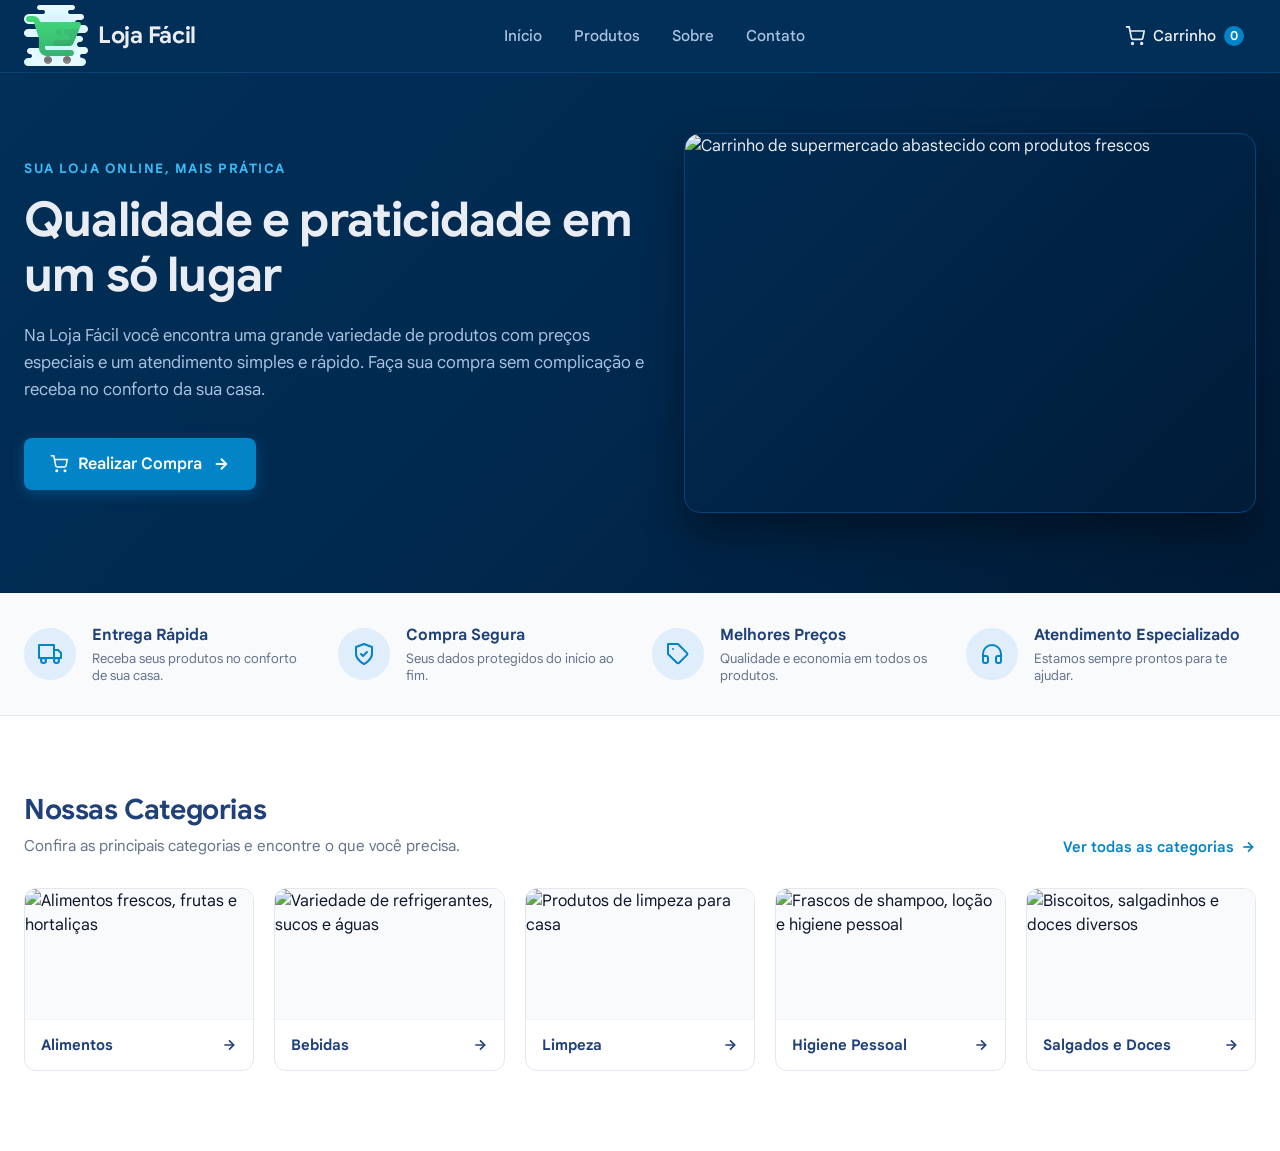
==== commit 06b7f07b: "Update 1.5.1 Atualização focada nas animações do site.  CSS: 1. Implementando animações de entrada, " ====
--- a/index.html
+++ b/index.html
@@ -5,6 +5,7 @@
   <meta name="viewport" content="width=device-width, initial-scale=1.0">
   <title>Loja Fácil</title>
   <link rel="stylesheet" href="assets/css/index-init.css">
+  <script type="module" src="assets/js/main.js" defer></script>
 </head>
 <body>
 
@@ -16,11 +17,7 @@
       
       <!-- Marca / Logo -->
       <a href="#" class="brand">
-        <svg class="brand-icon" viewBox="0 0 24 24" fill="none" stroke="currentColor" stroke-width="2.2" stroke-linecap="round" stroke-linejoin="round">
-          <circle cx="9" cy="21" r="1"></circle>
-          <circle cx="20" cy="21" r="1"></circle>
-          <path d="M1 1h4l2.68 13.39a2 2 0 0 0 2 1.61h9.72a2 2 0 0 0 2-1.61L23 6H6"></path>
-        </svg>
+        <img src="assets/media/images/logo/carrinho-logo.png" alt="">
         <span class="brand-name">Loja Fácil</span>
       </a>
 
@@ -28,8 +25,8 @@
       <nav class="nav-menu">
         <a href="#inicio" class="nav-link active">Início</a>
         <a href="#produtos" class="nav-link">Produtos</a>
-        <a href="#sobre" class="nav-link">Sobre</a>
-        <a href="#contato" class="nav-link">Contato</a>
+        <a href="#" class="nav-link">Sobre</a>
+        <a href="#" class="nav-link">Contato</a>
       </nav>
 
       <!-- Carrinho de Compras -->
@@ -44,16 +41,15 @@
           <span class="cart-badge">0</span>
         </a>
       </div>
-
     </div>
   </header>
-
+  
   <main>
 
     <!-- ===================================================================
          HERO SECTION
          =================================================================== -->
-    <section class="hero-section" id="inicio">
+    <section class="hero-section animate-entryLeft" id="inicio">
       <div class="hero-bg-overlay"></div>
       
       <div class="container hero-container">
@@ -83,7 +79,7 @@
           <img 
             src="https://images.unsplash.com/photo-1542838132-92c53300491e?auto=format&fit=crop&w=1000&q=80" 
             alt="Carrinho de supermercado abastecido com produtos frescos" 
-            class="hero-image"
+            class="hero-image animate-fade"
           >
         </div>
       </div>
@@ -92,11 +88,11 @@
     <!-- ===================================================================
          BARRA DE BENEFÍCIOS / DIFERENCIAIS
          =================================================================== -->
-    <section class="features-bar">
+    <section class="features-bar animate-entry">
       <div class="container features-container">
 
         <!-- Benefício 1: Entrega Rápida -->
-        <div class="feature-item">
+        <div class="feature-item delay-1">
           <div class="feature-icon-box">
             <svg viewBox="0 0 24 24" fill="none" stroke="currentColor" stroke-width="2" stroke-linecap="round" stroke-linejoin="round">
               <rect x="1" y="3" width="15" height="13"></rect>
@@ -112,7 +108,7 @@
         </div>
 
         <!-- Benefício 2: Compra Segura -->
-        <div class="feature-item">
+        <div class="feature-item delay-2">
           <div class="feature-icon-box">
             <svg viewBox="0 0 24 24" fill="none" stroke="currentColor" stroke-width="2" stroke-linecap="round" stroke-linejoin="round">
               <path d="M12 22s8-4 8-10V5l-8-3-8 3v7c0 6 8 10 8 10z"></path>
@@ -126,7 +122,7 @@
         </div>
 
         <!-- Benefício 3: Melhores Preços -->
-        <div class="feature-item">
+        <div class="feature-item delay-3">
           <div class="feature-icon-box">
             <svg viewBox="0 0 24 24" fill="none" stroke="currentColor" stroke-width="2" stroke-linecap="round" stroke-linejoin="round">
               <path d="M20.59 13.41l-7.17 7.17a2 2 0 0 1-2.83 0L2 12V2h10l8.59 8.59a2 2 0 0 1 0 2.82z"></path>
@@ -140,7 +136,7 @@
         </div>
 
         <!-- Benefício 4: Atendimento Especializado -->
-        <div class="feature-item">
+        <div class="feature-item delay-4">
           <div class="feature-icon-box">
             <svg viewBox="0 0 24 24" fill="none" stroke="currentColor" stroke-width="2" stroke-linecap="round" stroke-linejoin="round">
               <path d="M3 18v-6a9 9 0 0 1 18 0v6"></path>
@@ -159,7 +155,7 @@
     <!-- ===================================================================
          SEÇÃO: NOSSAS CATEGORIAS
          =================================================================== -->
-    <section class="categories-section" id="produtos">
+    <section class="categories-section animate-entry" id="produtos">
       <div class="container">
         
         <!-- Cabeçalho da Seção -->
@@ -274,8 +270,6 @@
 
       </div>
     </section>
-
   </main>
-
 </body>
 </html>
--- a/assets/css/index-init.css
+++ b/assets/css/index-init.css
@@ -12,4 +12,7 @@
 /* CSS da Interface de Usuário da Página Inicial */
 @import url('ui/initial-ui/button-init.css');
 @import url('ui/initial-ui/icons-init.css');
-@import url('ui/initial-ui/images-init.css');+@import url('ui/initial-ui/images-init.css');
+
+/* CSS das Animações */
+@import url('global/animation.css');
